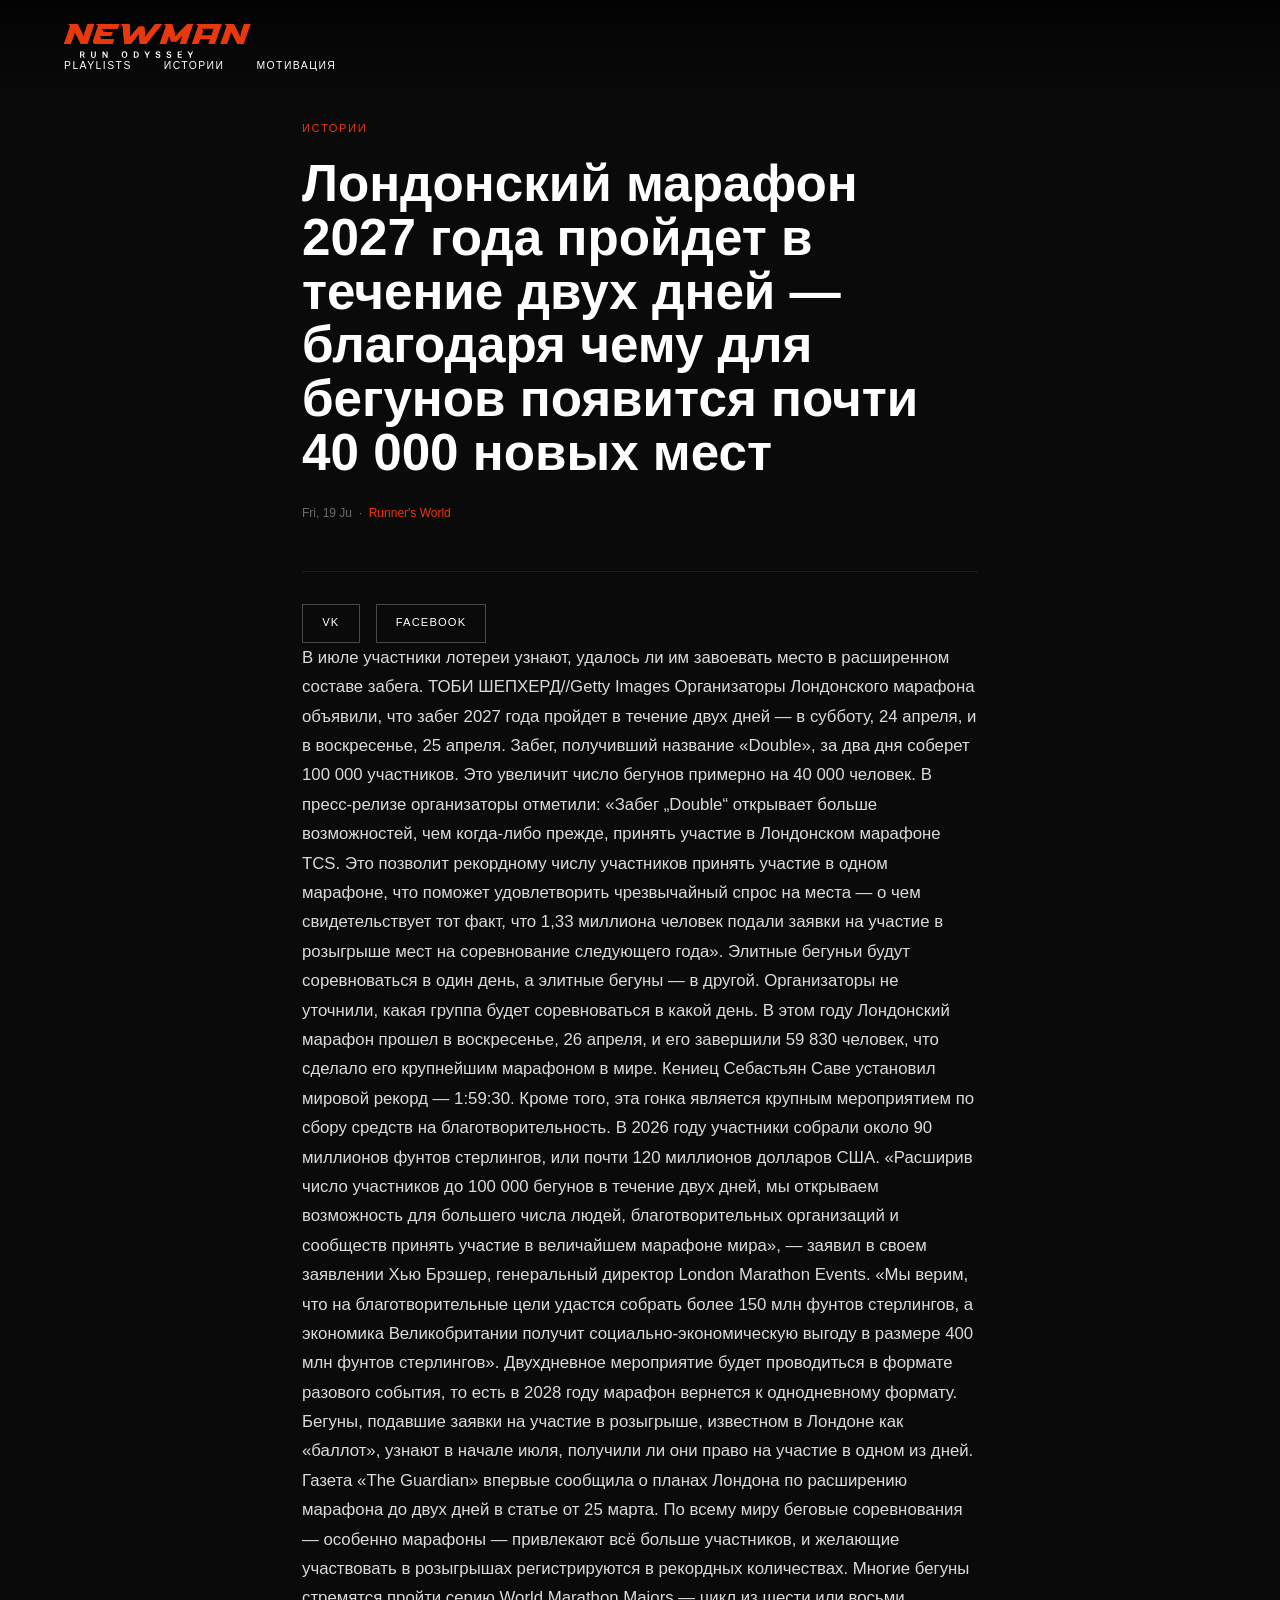
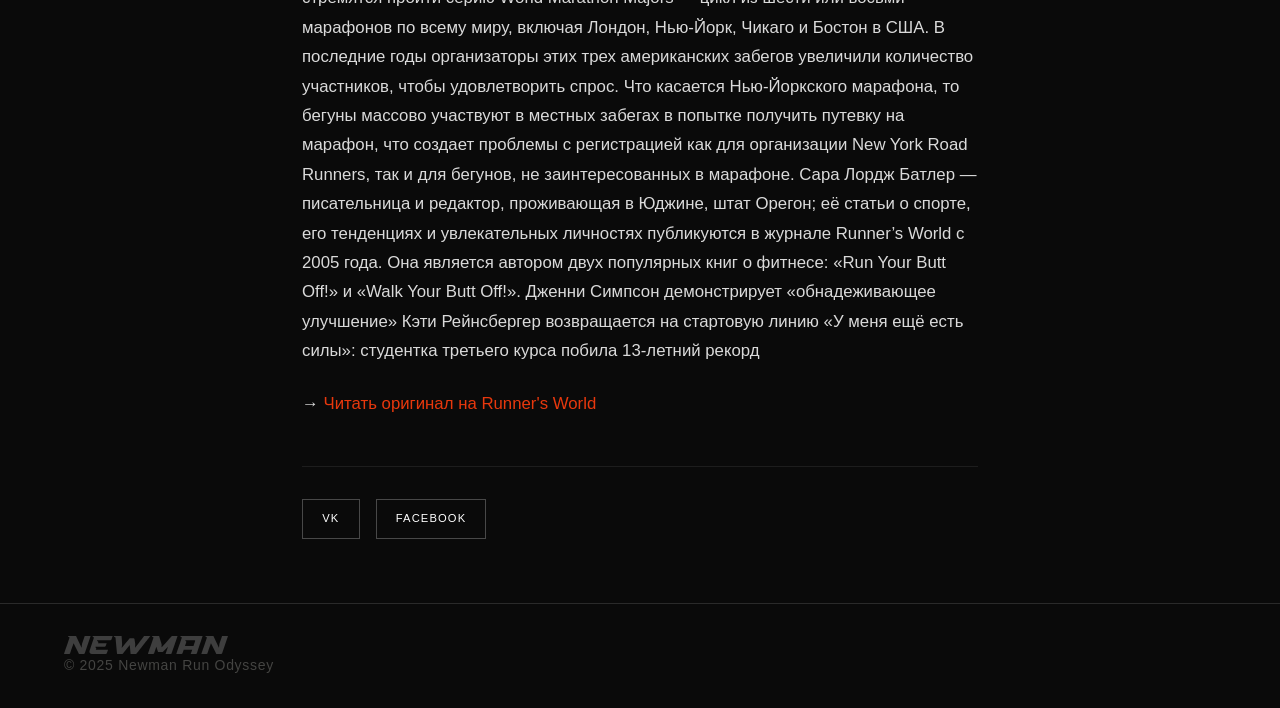
==== stories/лондонский-марафон-2027-года-пройдет-в-течение-двух-дней-бла.html @ ced07d44 "Новая статья: Лондонский марафон 2027 года пройдет в течение двух дней — б" ====
<!DOCTYPE html>
<html lang="ru">
<head>
  <meta charset="UTF-8">
  <meta name="viewport" content="width=device-width,initial-scale=1">
  <title>Лондонский марафон 2027 года пройдет в течение двух дней — благодаря чему для бегунов появится почти 40 000 новых мест — Newman Run Odyssey</title>
  <link rel="stylesheet" href="../style.css">
  <link rel="preconnect" href="https://api.fontshare.com">
  <link href="https://api.fontshare.com/v2/css?f[]=cabinet-grotesk@800,900&f[]=satoshi@400,500,700&display=swap" rel="stylesheet">
  <style>
    .article-page { max-width: 740px; margin: 0 auto; padding: 120px 2rem 4rem; }
    .article-page .rubric { font-family: var(--font-body); font-size: 0.7rem; letter-spacing: 0.14em; text-transform: uppercase; color: var(--color-accent); margin-bottom: 1.2rem; }
    .article-page h1 { font-family: var(--font-display); font-size: clamp(2rem,5vw,3.2rem); font-weight: 800; line-height: 1.05; color: #fff; margin-bottom: 1.5rem; }
    .article-page .meta { font-family: var(--font-body); font-size: 0.75rem; color: rgba(255,255,255,0.4); margin-bottom: 2.5rem; }
    .article-page .source-link { color: var(--color-accent); text-decoration: none; }
    .article-page .body { font-family: var(--font-body); font-size: 1.05rem; line-height: 1.75; color: rgba(255,255,255,0.85); }
    .article-page .body p { margin-bottom: 1.4em; }
    .share-row { display: flex; gap: 1rem; margin-top: 3rem; padding-top: 2rem; border-top: 1px solid rgba(255,255,255,0.08); }
    .share-btn { font-family: var(--font-body); font-size: 0.7rem; letter-spacing: 0.1em; text-transform: uppercase; padding: 0.6rem 1.2rem; border: 1px solid rgba(255,255,255,0.25); color: #fff; text-decoration: none; transition: border-color 0.2s, color 0.2s; }
    .share-btn:hover { border-color: var(--color-accent); color: var(--color-accent); }
  </style>
</head>
<body>
  <header class="site-header">
    <a href="../index.html" class="logo-link">
      <img src="../logo-header.svg" alt="Newman Run Odyssey" class="logo-svg-header">
    </a>
    <nav class="site-nav">
      <a href="../playlists/">PLAYLISTS</a>
      <a href="../stories/">ИСТОРИИ</a>
      <a href="../motivation/">МОТИВАЦИЯ</a>
    </nav>
  </header>

  <main class="article-page">
    <div class="rubric">ИСТОРИИ</div>
    <h1>Лондонский марафон 2027 года пройдет в течение двух дней — благодаря чему для бегунов появится почти 40 000 новых мест</h1>
    <div class="meta">Fri, 19 Ju &nbsp;·&nbsp; <a class="source-link" href="https://www.runnersworld.com/news/a71630943/2027-london-marathon-two-days/" target="_blank" rel="noopener">Runner's World</a></div>

    <div class="share-row">
      <a class="share-btn" href="https://vk.com/share.php?url=https://newman-run-odyssey.pplx.app/stories/лондонский-марафон-2027-года-пройдет-в-течение-двух-дней-бла.html" target="_blank">VK</a>
      <a class="share-btn" href="https://www.facebook.com/sharer/sharer.php?u=https://newman-run-odyssey.pplx.app/stories/лондонский-марафон-2027-года-пройдет-в-течение-двух-дней-бла.html" target="_blank">Facebook</a>
    </div>

    <div class="body">
      <p>В июле участники лотереи узнают, удалось ли им завоевать место в расширенном составе забега. ТОБИ ШЕПХЕРД//Getty Images Организаторы Лондонского марафона объявили, что забег 2027 года пройдет в течение двух дней — в субботу, 24 апреля, и в воскресенье, 25 апреля. Забег, получивший название «Double», за два дня соберет 100 000 участников. Это увеличит число бегунов примерно на 40 000 человек. В пресс-релизе организаторы отметили: «Забег „Double“ открывает больше возможностей, чем когда-либо прежде, принять участие в Лондонском марафоне TCS. Это позволит рекордному числу участников принять участие в одном марафоне, что поможет удовлетворить чрезвычайный спрос на места — о чем свидетельствует тот факт, что 1,33 миллиона человек подали заявки на участие в розыгрыше мест на соревнование следующего года». Элитные бегуньи будут соревноваться в один день, а элитные бегуны — в другой. Организаторы не уточнили, какая группа будет соревноваться в какой день. В этом году Лондонский марафон прошел в воскресенье, 26 апреля, и его завершили 59 830 человек, что сделало его крупнейшим марафоном в мире. Кениец Себастьян Саве установил мировой рекорд — 1:59:30. Кроме того, эта гонка является крупным мероприятием по сбору средств на благотворительность. В 2026 году участники собрали около 90 миллионов фунтов стерлингов, или почти 120 миллионов долларов США. «Расширив число участников до 100 000 бегунов в течение двух дней, мы открываем возможность для большего числа людей, благотворительных организаций и сообществ принять участие в величайшем марафоне мира», — заявил в своем заявлении Хью Брэшер, генеральный директор London Marathon Events. «Мы верим, что на благотворительные цели удастся собрать более 150 млн фунтов стерлингов, а экономика Великобритании получит социально-экономическую выгоду в размере 400 млн фунтов стерлингов». Двухдневное мероприятие будет проводиться в формате разового события, то есть в 2028 году марафон вернется к однодневному формату. Бегуны, подавшие заявки на участие в розыгрыше, известном в Лондоне как «баллот», узнают в начале июля, получили ли они право на участие в одном из дней. Газета «The Guardian» впервые сообщила о планах Лондона по расширению марафона до двух дней в статье от 25 марта. По всему миру беговые соревнования — особенно марафоны — привлекают всё больше участников, и желающие участвовать в розыгрышах регистрируются в рекордных количествах. Многие бегуны стремятся пройти серию World Marathon Majors — цикл из шести или восьми марафонов по всему миру, включая Лондон, Нью-Йорк, Чикаго и Бостон в США. В последние годы организаторы этих трех американских забегов увеличили количество участников, чтобы удовлетворить спрос. Что касается Нью-Йоркского марафона, то бегуны массово участвуют в местных забегах в попытке получить путевку на марафон, что создает проблемы с регистрацией как для организации New York Road Runners, так и для бегунов, не заинтересованных в марафоне. Сара Лордж Батлер — писательница и редактор, проживающая в Юджине, штат Орегон; её статьи о спорте, его тенденциях и увлекательных личностях публикуются в журнале Runner’s World с 2005 года. Она является автором двух популярных книг о фитнесе: «Run Your Butt Off!» и «Walk Your Butt Off!». Дженни Симпсон демонстрирует «обнадеживающее улучшение» Кэти Рейнсбергер возвращается на стартовую линию «У меня ещё есть силы»: студентка третьего курса побила 13-летний рекорд</p>
      <p>→ <a class="source-link" href="https://www.runnersworld.com/news/a71630943/2027-london-marathon-two-days/" target="_blank" rel="noopener">Читать оригинал на Runner's World</a></p>
    </div>

    <div class="share-row">
      <a class="share-btn" href="https://vk.com/share.php?url=https://newman-run-odyssey.pplx.app/stories/лондонский-марафон-2027-года-пройдет-в-течение-двух-дней-бла.html" target="_blank">VK</a>
      <a class="share-btn" href="https://www.facebook.com/sharer/sharer.php?u=https://newman-run-odyssey.pplx.app/stories/лондонский-марафон-2027-года-пройдет-в-течение-двух-дней-бла.html" target="_blank">Facebook</a>
    </div>
  </main>

  <footer class="site-footer">
    <img src="../logo-footer.svg" alt="Newman Run Odyssey" class="logo-svg-footer">
    <p class="footer-copy">© 2025 Newman Run Odyssey</p>
  </footer>
</body>
</html>
---- style.css ----
/* ═══════════════════════════════════════════════════
   NEWMAN RUN ODYSSEY — Style
   Base: dark editorial, B&W + orange-red accent
═══════════════════════════════════════════════════ */

:root {
  /* Type scale */
  --text-xs:   clamp(0.75rem,  0.7rem  + 0.25vw, 0.875rem);
  --text-sm:   clamp(0.875rem, 0.8rem  + 0.35vw, 1rem);
  --text-base: clamp(1rem,     0.95rem + 0.25vw, 1.125rem);
  --text-lg:   clamp(1.125rem, 1rem    + 0.75vw, 1.5rem);
  --text-xl:   clamp(1.5rem,   1.2rem  + 1.25vw, 2.25rem);
  --text-2xl:  clamp(2rem,     1.2rem  + 2.5vw,  3.5rem);
  --text-3xl:  clamp(2.5rem,   1rem    + 4vw,    5rem);
  --text-hero: clamp(3.5rem,   1rem    + 8vw,    9rem);

  /* Spacing */
  --sp-1:  0.25rem;
  --sp-2:  0.5rem;
  --sp-3:  0.75rem;
  --sp-4:  1rem;
  --sp-6:  1.5rem;
  --sp-8:  2rem;
  --sp-10: 2.5rem;
  --sp-12: 3rem;
  --sp-16: 4rem;
  --sp-20: 5rem;
  --sp-24: 6rem;

  /* Colors — dark editorial */
  --color-bg:          #0a0a0a;
  --color-surface:     #111111;
  --color-surface-2:   #181818;
  --color-border:      #222222;
  --color-divider:     #2a2a2a;

  --color-text:        #f0efed;
  --color-text-muted:  #888884;
  --color-text-faint:  #444442;

  --color-accent:      #e8380d;     /* red-orange */
  --color-accent-alt:  #ff5c2b;     /* lighter orange accent */

  --color-white:       #ffffff;
  --color-black:       #0a0a0a;

  /* Fonts */
  --font-display: 'Cabinet Grotesk', 'Helvetica Neue', sans-serif;
  --font-body:    'Satoshi', 'Helvetica Neue', sans-serif;

  /* Radius */
  --radius-sm: 0.25rem;
  --radius-md: 0.5rem;

  /* Transition */
  --tr: 200ms cubic-bezier(0.16, 1, 0.3, 1);

  /* Content widths */
  --content: 1280px;
  --gutter:  clamp(var(--sp-6), 5vw, var(--sp-16));
}

/* ── Reset ── */
*, *::before, *::after { box-sizing: border-box; margin: 0; padding: 0; }
html { scroll-behavior: smooth; -webkit-font-smoothing: antialiased; }
body {
  font-family: var(--font-body);
  font-size: var(--text-base);
  color: var(--color-text);
  background: var(--color-bg);
  line-height: 1.6;
  overflow-x: hidden;
}
img, picture, video { display: block; max-width: 100%; height: auto; }
a { color: inherit; text-decoration: none; }
h1,h2,h3,h4 { font-family: var(--font-display); font-weight: 900; line-height: 1.0; text-wrap: balance; }
p { text-wrap: pretty; }
button { cursor: pointer; border: none; background: none; font: inherit; color: inherit; }
::selection { background: var(--color-accent); color: var(--color-white); }
:focus-visible { outline: 2px solid var(--color-accent); outline-offset: 3px; }

/* ════════════════════════════════════════════
   HEADER
════════════════════════════════════════════ */
#playlists, #articles, #motivation {
  scroll-margin-top: 80px;
}

.site-header {
  position: fixed;
  top: 0; left: 0; right: 0;
  z-index: 100;
  padding: var(--sp-6) var(--gutter);
  background: linear-gradient(to bottom, rgba(0,0,0,0.65) 0%, rgba(0,0,0,0) 100%);
}
.header-inner {
  display: flex;
  align-items: center;
  justify-content: space-between;
  max-width: var(--content);
  margin: 0 auto;
}
.logo {
  display: flex;
  align-items: center;
  text-decoration: none;
  transition: opacity var(--tr);
}
.logo:hover { opacity: 0.75; }

.logo-svg-header {
  height: 34px;
  width: auto;
  display: block;
}

.logo-svg-footer {
  height: 18px;
  width: auto;
  display: block;
  opacity: 0.5;
}
.footer-logo:hover .logo-svg-footer { opacity: 0.8; }

.logo-lockup {
  display: flex;
  flex-direction: column;
  align-items: flex-start;
  gap: 0;
  line-height: 1;
}
.logo-wordmark {
  font-family: var(--font-display);
  font-weight: 900;
  font-size: 1.55rem;
  letter-spacing: -0.04em;
  text-transform: uppercase;
  font-style: italic;
  line-height: 0.9;
  color: var(--color-white);
}
.logo-new { color: var(--color-accent); }

.logo-sub {
  display: flex;
  align-items: center;
  gap: 6px;
  margin-top: 3px;
}
.logo-run {
  font-family: var(--font-display);
  font-weight: 900;
  font-size: 0.5rem;
  letter-spacing: 0.32em;
  text-transform: uppercase;
  color: var(--color-accent);
}
.logo-sep {
  width: 14px;
  height: 1px;
  background: #333;
}
.logo-odyssey {
  font-family: var(--font-display);
  font-weight: 900;
  font-size: 0.5rem;
  letter-spacing: 0.32em;
  text-transform: uppercase;
  color: var(--color-white);
}
.site-nav {
  display: flex;
  gap: var(--sp-8);
}
.site-nav a {
  font-family: var(--font-body);
  font-size: 0.65rem;
  font-weight: 500;
  color: var(--color-white);
  letter-spacing: 0.14em;
  text-transform: uppercase;
  transition: color var(--tr);
}
.site-nav a:hover,
.site-nav a.active { color: var(--color-accent); }

/* ════════════════════════════════════════════
   HERO
════════════════════════════════════════════ */
.hero {
  position: relative;
  width: 100%;
  min-height: 100svh;
  display: flex;
  align-items: flex-end;
  overflow: hidden;
}
.hero-image-wrap {
  position: absolute;
  inset: 0;
}
.hero-image {
  width: 100%;
  height: 100%;
  object-fit: cover;
  object-position: center 30%;
  filter: grayscale(100%) contrast(1.1);
}
.hero-overlay {
  position: absolute;
  inset: 0;
  background: linear-gradient(
    to bottom,
    rgba(0,0,0,0.25) 0%,
    rgba(0,0,0,0.05) 25%,
    rgba(0,0,0,0.45) 60%,
    rgba(0,0,0,0.92) 100%
  );
}

.hero-content {
  position: relative;
  z-index: 2;
  padding: clamp(var(--sp-24), 18vh, 11rem) var(--gutter) var(--sp-16);
  max-width: var(--content);
  margin: 0 auto;
  width: 100%;
}
.hero-kicker {
  font-family: var(--font-body);
  font-size: var(--text-xs);
  font-weight: 500;
  letter-spacing: 0.15em;
  text-transform: uppercase;
  color: var(--color-accent);
  margin-bottom: var(--sp-6);
}
.hero-title {
  font-size: var(--text-hero);
  font-weight: 800;
  line-height: 0.9;
  letter-spacing: -0.03em;
  text-transform: uppercase;
  color: var(--color-accent);
  margin-bottom: var(--sp-8);
  max-width: 10ch;
}
.hero-title-sub {
  display: block;
  font-size: clamp(1.6rem, 3vw, 3.5rem);
  letter-spacing: 0.08em;
  opacity: 0.75;
}
.hero-body {
  max-width: 44ch;
  margin-bottom: var(--sp-8);
}
.hero-body p {
  font-size: var(--text-base);
  color: rgba(255,255,255,0.72);
  line-height: 1.65;
  margin-bottom: var(--sp-3);
}
.hero-cta {
  display: inline-block;
  font-family: var(--font-body);
  font-size: var(--text-sm);
  font-weight: 700;
  letter-spacing: 0.1em;
  text-transform: uppercase;
  color: var(--color-white);
  border-bottom: 2px solid var(--color-accent);
  padding-bottom: 2px;
  transition: color var(--tr), border-color var(--tr);
}
.hero-cta:hover { color: var(--color-accent); }

.hero-issue-label {
  position: absolute;
  bottom: var(--sp-8);
  right: var(--gutter);
  z-index: 2;
  display: flex;
  align-items: center;
  gap: var(--sp-3);
  font-family: var(--font-body);
  font-size: var(--text-xs);
  letter-spacing: 0.12em;
  text-transform: uppercase;
  color: rgba(255,255,255,0.4);
}
.divider-dot { color: var(--color-accent); }

/* ════════════════════════════════════════════
   TICKER
════════════════════════════════════════════ */
.ticker {
  background: var(--color-accent);
  overflow: hidden;
  padding: var(--sp-3) 0;
  white-space: nowrap;
}
.ticker-track {
  display: inline-block;
  animation: ticker-scroll 22s linear infinite;
  will-change: transform;
}
.ticker-track span {
  display: inline-block;
  font-family: var(--font-display);
  font-size: var(--text-sm);
  font-weight: 900;
  letter-spacing: 0.1em;
  text-transform: uppercase;
  color: var(--color-white);
  padding: 0 var(--sp-6);
}
.ticker-dot {
  color: rgba(255,255,255,0.55);
  font-size: 0.6em;
  vertical-align: middle;
}
@keyframes ticker-scroll {
  from { transform: translateX(0); }
  to   { transform: translateX(-50%); }
}

/* ════════════════════════════════════════════
   SECTION SHARED
════════════════════════════════════════════ */
.section-label {
  display: block;
  font-family: var(--font-display);
  font-weight: 800;
  font-size: clamp(3.5rem, 7vw, 7rem);
  letter-spacing: -0.04em;
  text-transform: uppercase;
  color: var(--color-accent);
  line-height: 0.9;
  margin-bottom: var(--sp-8);
}

/* ════════════════════════════════════════════
   PLAYLISTS
════════════════════════════════════════════ */
.playlists {
  padding: clamp(var(--sp-16), 8vw, var(--sp-24)) var(--gutter);
  background: var(--color-surface);
}
.section-header {
  max-width: var(--content);
  margin: 0 auto var(--sp-10);
}
.section-title {
  font-size: var(--text-2xl);
  letter-spacing: -0.03em;
  text-transform: uppercase;
  color: var(--color-white);
  line-height: 0.92;
}

.playlists-grid {
  display: grid;
  grid-template-columns: repeat(4, 1fr);
  gap: 1px;
  max-width: var(--content);
  margin: 0 auto;
  background: var(--color-divider);
  border: 1px solid var(--color-divider);
}

.playlist-card {
  display: flex;
  flex-direction: column;
  justify-content: space-between;
  padding: var(--sp-8) var(--sp-8) var(--sp-6);
  min-height: clamp(280px, 35vw, 460px);
  background: var(--color-bg);
  text-decoration: none;
  transition: background var(--tr);
  position: relative;
  overflow: hidden;
}
.playlist-card::after {
  content: '';
  position: absolute;
  top: 0; left: 0;
  width: 3px;
  height: 0;
  background: var(--color-accent);
  transition: height 0.35s cubic-bezier(0.16, 1, 0.3, 1);
  z-index: 3;
}
.playlist-card:hover::after { height: 100%; }
.playlist-card:hover { background: var(--color-surface-2); }

/* Hover image reveal */
.card-hover-img {
  position: absolute;
  inset: 0;
  background-size: cover;
  background-position: center;
  opacity: 0;
  transition: opacity 0.45s cubic-bezier(0.16, 1, 0.3, 1),
              transform 0.55s cubic-bezier(0.16, 1, 0.3, 1);
  transform: scale(1.06);
  z-index: 0;
  filter: grayscale(100%);
}
.card-hover-img::after {
  content: '';
  position: absolute;
  inset: 0;
  background: linear-gradient(
    to top,
    rgba(10,10,10,0.90) 0%,
    rgba(10,10,10,0.55) 50%,
    rgba(10,10,10,0.30) 100%
  );
}
.playlist-card:hover .card-hover-img {
  opacity: 1;
  transform: scale(1);
}
.card-body,
.card-footer {
  position: relative;
  z-index: 2;
}

.card-day {
  font-family: var(--font-body);
  font-size: var(--text-xs);
  font-weight: 700;
  letter-spacing: 0.18em;
  text-transform: uppercase;
  color: var(--color-text-muted);
}

.card-bpm {
  font-family: var(--font-body);
  font-size: var(--text-xs);
  font-weight: 500;
  letter-spacing: 0.12em;
  color: var(--color-accent) !important;
  text-transform: uppercase;
  margin-bottom: var(--sp-2);
}
.card-name {
  font-size: clamp(2rem, 3vw, 3.2rem);
  font-weight: 900;
  letter-spacing: -0.03em;
  text-transform: uppercase;
  color: var(--color-white);
  line-height: 0.88;
  margin-bottom: var(--sp-4);
  word-break: break-word;
  transition: color 0.3s ease;
}
.playlist-card:hover .card-name { color: var(--color-accent); }
.card-genres {
  font-size: var(--text-xs);
  color: var(--color-text-muted);
  line-height: 1.65;
  max-width: 24ch;
  margin-top: var(--sp-3);
}

.card-footer {
  display: flex;
  align-items: center;
  justify-content: space-between;
  margin-top: var(--sp-4);
  padding-top: var(--sp-4);
  border-top: 1px solid var(--color-divider);
}
.card-badge {
  font-family: var(--font-body);
  font-size: var(--text-xs);
  letter-spacing: 0.1em;
  text-transform: uppercase;
  color: var(--color-text-faint);
}
.card-arrow {
  font-size: var(--text-lg);
  color: var(--color-accent);
  transition: transform var(--tr);
}
.playlist-card:hover .card-arrow { transform: translateX(4px); }

/* Card accent variants */
.card-intervals .card-name { color: var(--color-white); }
.card-intervals:hover .card-name { color: var(--color-accent); }

.playlists-note {
  max-width: var(--content);
  margin: var(--sp-8) auto 0;
  padding-top: var(--sp-8);
  border-top: 1px solid var(--color-divider);
}
.playlists-note p {
  font-size: var(--text-sm);
  color: var(--color-text-muted);
  max-width: 64ch;
  line-height: 1.7;
}
.playlists-note strong { color: var(--color-text); font-weight: 700; }

/* ════════════════════════════════════════════
   ARTICLES
════════════════════════════════════════════ */
.articles {
  padding: clamp(var(--sp-16), 8vw, var(--sp-24)) var(--gutter);
  background: var(--color-bg);
}
.articles-header {
  max-width: var(--content);
  margin: 0 auto var(--sp-8);
}

/* ---- STORIES ---- */

/* FEATURED ROW */
.article-hero-row {
  display: grid;
  grid-template-columns: 1fr 1.6fr;
  gap: clamp(var(--sp-8), 4vw, var(--sp-14));
  max-width: var(--content);
  margin: 0 auto var(--sp-10);
  align-items: start;
}

.article-hero-text {
  display: flex;
  flex-direction: column;
  gap: var(--sp-4);
  padding-top: var(--sp-2);
}

.article-hero-title {
  display: flex;
  align-items: flex-start;
  gap: 0.55em;
  font-family: var(--font-display);
  font-size: clamp(1.6rem, 3vw, 2.8rem);
  font-weight: 900;
  letter-spacing: -0.03em;
  text-transform: uppercase;
  color: var(--color-white);
  line-height: 1.0;
  transition: color var(--tr);
}
.article-hero-row:hover .article-hero-title { color: var(--color-accent); }

.article-hero-excerpt {
  font-size: var(--text-sm);
  color: var(--color-text-muted);
  line-height: 1.7;
  text-transform: uppercase;
  letter-spacing: 0.04em;
  font-size: 0.7rem;
  max-width: 38ch;
}

.article-hero-cta {
  display: inline-block;
  font-family: var(--font-body);
  font-size: 0.65rem;
  font-weight: 700;
  letter-spacing: 0.16em;
  text-transform: uppercase;
  color: var(--color-white);
  border: 1px solid rgba(255,255,255,0.25);
  padding: 8px 18px;
  text-decoration: none;
  transition: border-color var(--tr), color var(--tr);
  align-self: flex-start;
  margin-top: var(--sp-2);
}
.article-hero-cta:hover {
  border-color: var(--color-accent);
  color: var(--color-accent);
}

.article-hero-image {
  overflow: hidden;
  aspect-ratio: 3/2;
}
.article-hero-image img {
  width: 100%;
  height: 100%;
  object-fit: cover;
  filter: grayscale(100%) contrast(1.1);
  transition: transform 0.55s cubic-bezier(0.16,1,0.3,1);
}
.article-hero-row:hover .article-hero-image img {
  transform: scale(1.03);
}

/* DIVIDER */
.articles-divider {
  max-width: var(--content);
  margin: 0 auto var(--sp-10);
  height: 1px;
  background: var(--color-divider);
}

/* SECTION ROW: лейбл + сетка */
/* КАРТОЧКИ 3-колонки — на ширину featured */
.articles-grid {
  display: grid;
  grid-template-columns: repeat(3, 1fr);
  gap: var(--sp-6) var(--sp-6);
  max-width: var(--content);
  margin: 0 auto;
}

.article-card { background: transparent; }

.article-link {
  display: block;
  text-decoration: none;
  color: inherit;
}

.article-image-wrap {
  overflow: hidden;
  aspect-ratio: 3/2;
  margin-bottom: var(--sp-4);
  background: var(--color-surface);
}

.article-image-wrap img {
  width: 100%;
  height: 100%;
  object-fit: cover;
  filter: grayscale(100%) contrast(1.1);
  transition: transform 0.5s cubic-bezier(0.16, 1, 0.3, 1);
}
.article-card:hover .article-image-wrap img { transform: scale(1.05); }

.article-content {
  display: flex;
  flex-direction: column;
  gap: var(--sp-3);
  padding: 0;
}

.article-date {
  font-family: var(--font-body);
  font-size: 0.65rem;
  font-weight: 500;
  letter-spacing: 0.1em;
  text-transform: uppercase;
  color: var(--color-text-faint);
  transition: color var(--tr);
}
.article-card:hover .article-date,
.article-hero-row:hover .article-date { color: var(--color-accent); }

.article-title {
  display: flex;
  align-items: flex-start;
  gap: 0.55em;
  font-family: var(--font-display);
  font-size: clamp(0.95rem, 1.4vw, 1.2rem);
  font-weight: 900;
  letter-spacing: -0.01em;
  color: var(--color-white);
  line-height: 1.1;
  text-transform: uppercase;
  transition: color var(--tr);
}
.article-card:hover .article-title { color: var(--color-accent); }

.article-arrow {
  display: inline-block;
  flex-shrink: 0;
  margin-top: 0.12em;
  transition: transform 0.2s ease;
}
.article-card:hover .article-arrow,
.article-hero-row:hover .article-arrow { transform: translateX(5px); }

.article-rubric {
  font-family: var(--font-body);
  font-size: 0.58rem;
  font-weight: 700;
  letter-spacing: 0.18em;
  text-transform: uppercase;
  color: var(--color-text-faint);
  margin-top: var(--sp-1);
}

/* LOAD MORE */
.articles-load-more {
  max-width: var(--content);
  margin: clamp(var(--sp-10), 5vw, var(--sp-16)) auto 0;
  display: flex;
  justify-content: center;
}

.load-more-btn {
  font-family: var(--font-body);
  font-size: 0.65rem;
  font-weight: 700;
  letter-spacing: 0.2em;
  text-transform: uppercase;
  color: var(--color-white);
  background: transparent;
  border: 1px solid rgba(255,255,255,0.3);
  padding: 14px 40px;
  cursor: pointer;
  transition: border-color var(--tr), color var(--tr);
}
.load-more-btn:hover {
  border-color: var(--color-accent);
  color: var(--color-accent);
}

/* ════════════════════════════════════════════
   PHOTO BAND
════════════════════════════════════════════ */
.photo-band {
  display: grid;
  grid-template-columns: 1fr 1fr;
  min-height: clamp(300px, 40vw, 520px);
}
.photo-band-image {
  overflow: hidden;
  position: relative;
}
.photo-band-image img {
  width: 100%;
  height: 100%;
  object-fit: cover;
  filter: grayscale(100%) contrast(1.15);
}
.photo-band-text {
  background: var(--color-accent);
  display: flex;
  flex-direction: column;
  justify-content: center;
  padding: var(--sp-12) var(--gutter);
}
.photo-band-label {
  display: block;
  font-family: var(--font-body);
  font-size: var(--text-xs);
  font-weight: 700;
  letter-spacing: 0.2em;
  text-transform: uppercase;
  color: rgba(255,255,255,0.65);
  margin-bottom: var(--sp-6);
}
.photo-band-quote {
  font-family: var(--font-display);
  font-size: clamp(1.5rem, 2.5vw, 2.5rem);
  font-weight: 900;
  line-height: 1.15;
  color: var(--color-white);
  letter-spacing: -0.02em;
  max-width: 26ch;
  margin-bottom: var(--sp-6);
}
.photo-band-author {
  font-family: var(--font-body);
  font-size: var(--text-sm);
  font-weight: 500;
  letter-spacing: 0.08em;
  color: rgba(255,255,255,0.55);
  text-transform: uppercase;
}

/* ════════════════════════════════════════════
   ABOUT
════════════════════════════════════════════ */
.about {
  padding: clamp(var(--sp-16), 8vw, var(--sp-24)) var(--gutter);
  background: var(--color-surface);
  border-top: 1px solid var(--color-divider);
}
.about-inner {
  display: grid;
  grid-template-columns: 200px 1fr;
  gap: var(--sp-12);
  max-width: var(--content);
  margin: 0 auto;
  align-items: start;
}
.about-label-col {
  display: flex;
  flex-direction: column;
  gap: var(--sp-6);
  padding-top: var(--sp-2);
}
.about-accent-block {
  width: 48px;
  height: 4px;
  background: var(--color-accent);
}
.about-title {
  font-size: var(--text-2xl);
  font-weight: 900;
  letter-spacing: -0.03em;
  color: var(--color-white);
  line-height: 1.05;
  margin-bottom: var(--sp-8);
}
.about-body {
  display: flex;
  flex-direction: column;
  gap: var(--sp-4);
  margin-bottom: var(--sp-10);
}
.about-body p {
  font-size: var(--text-base);
  color: var(--color-text-muted);
  line-height: 1.72;
  max-width: 58ch;
}
.about-stats {
  display: flex;
  gap: var(--sp-10);
}
.stat {
  display: flex;
  flex-direction: column;
  gap: var(--sp-1);
}
.stat-num {
  font-family: var(--font-display);
  font-size: var(--text-3xl);
  font-weight: 900;
  letter-spacing: -0.04em;
  color: var(--color-accent);
  line-height: 1;
}
.stat-label {
  font-size: var(--text-xs);
  letter-spacing: 0.1em;
  text-transform: uppercase;
  color: var(--color-text-faint);
}

/* ════════════════════════════════════════════
   FOOTER
════════════════════════════════════════════ */
.site-footer {
  background: var(--color-black);
  border-top: 1px solid var(--color-divider);
  padding: var(--sp-8) var(--gutter);
}
.footer-inner {
  max-width: var(--content);
  margin: 0 auto;
  display: flex;
  align-items: center;
  justify-content: space-between;
  flex-wrap: wrap;
  gap: var(--sp-4);
}
.footer-logo {
  display: flex;
  align-items: center;
  gap: var(--sp-3);
  font-family: var(--font-display);
  font-size: var(--text-sm);
  font-weight: 900;
  letter-spacing: 0.05em;
  text-transform: uppercase;
  color: var(--color-white);
}
.footer-links {
  display: flex;
  gap: var(--sp-6);
}
.footer-soon {
  font-size: var(--text-xs);
  letter-spacing: 0.08em;
  text-transform: uppercase;
  color: var(--color-text-faint);
}
.footer-soon em {
  font-style: normal;
  color: var(--color-text-faint);
  opacity: 0.6;
}
.footer-copy {
  font-size: var(--text-xs);
  color: var(--color-text-faint);
  letter-spacing: 0.05em;
}

/* ════════════════════════════════════════════
   RESPONSIVE
════════════════════════════════════════════ */
@media (max-width: 1100px) {
  .playlists-grid { grid-template-columns: repeat(2, 1fr); }
  
  
}

@media (max-width: 768px) {
  .hero-title { max-width: none; }

  .playlists-grid { grid-template-columns: 1fr 1fr; }
  .playlist-card  { min-height: 220px; padding: var(--sp-4); }
  .card-name      { font-size: clamp(1.8rem, 6vw, 2.8rem); }

  
  

  .photo-band { grid-template-columns: 1fr; }
  .photo-band-image { aspect-ratio: 16/7; }

  .about-inner { grid-template-columns: 1fr; gap: var(--sp-6); }
  .about-label-col { flex-direction: row; align-items: center; gap: var(--sp-4); }
  .about-stats { gap: var(--sp-6); flex-wrap: wrap; }

  .footer-inner { flex-direction: column; align-items: flex-start; gap: var(--sp-3); }

  .site-nav { gap: var(--sp-4); }
}

@media (max-width: 480px) {
  .playlists-grid { grid-template-columns: 1fr; }
  .about-stats { gap: var(--sp-6); }
}
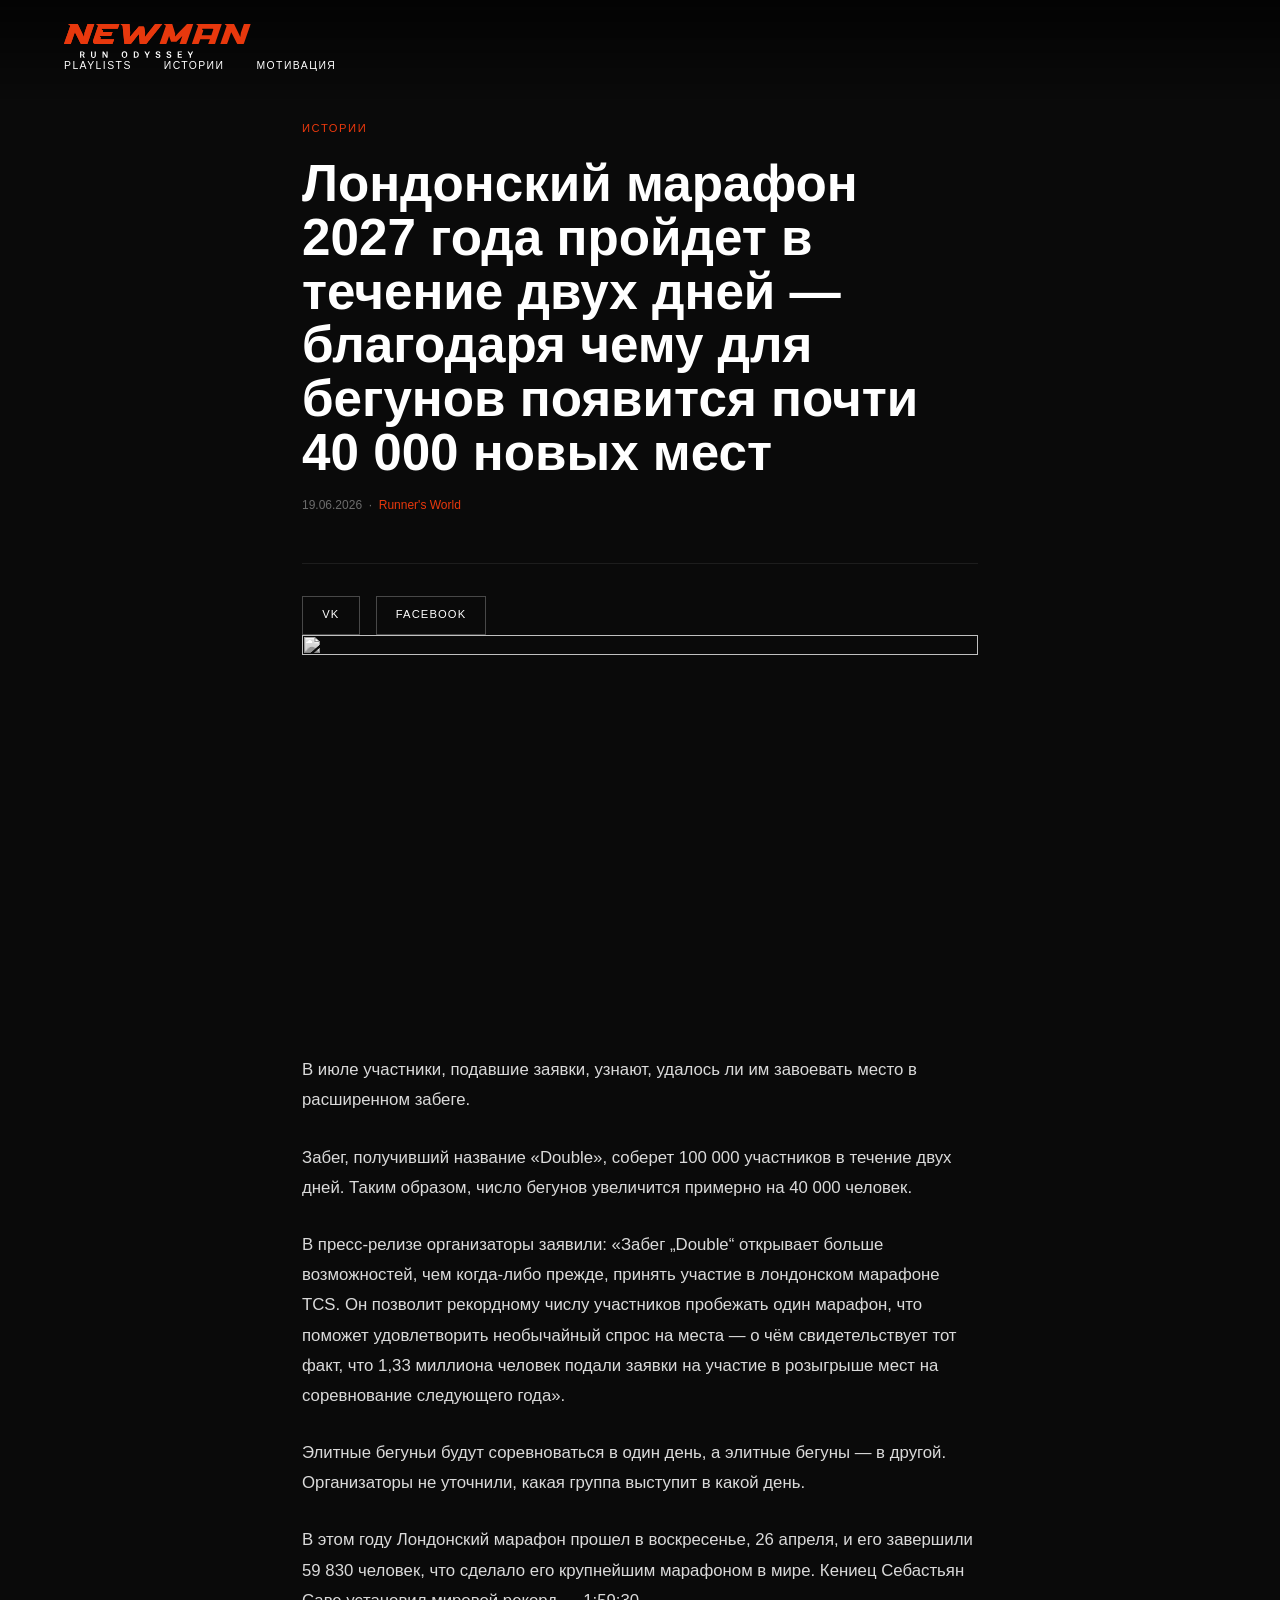
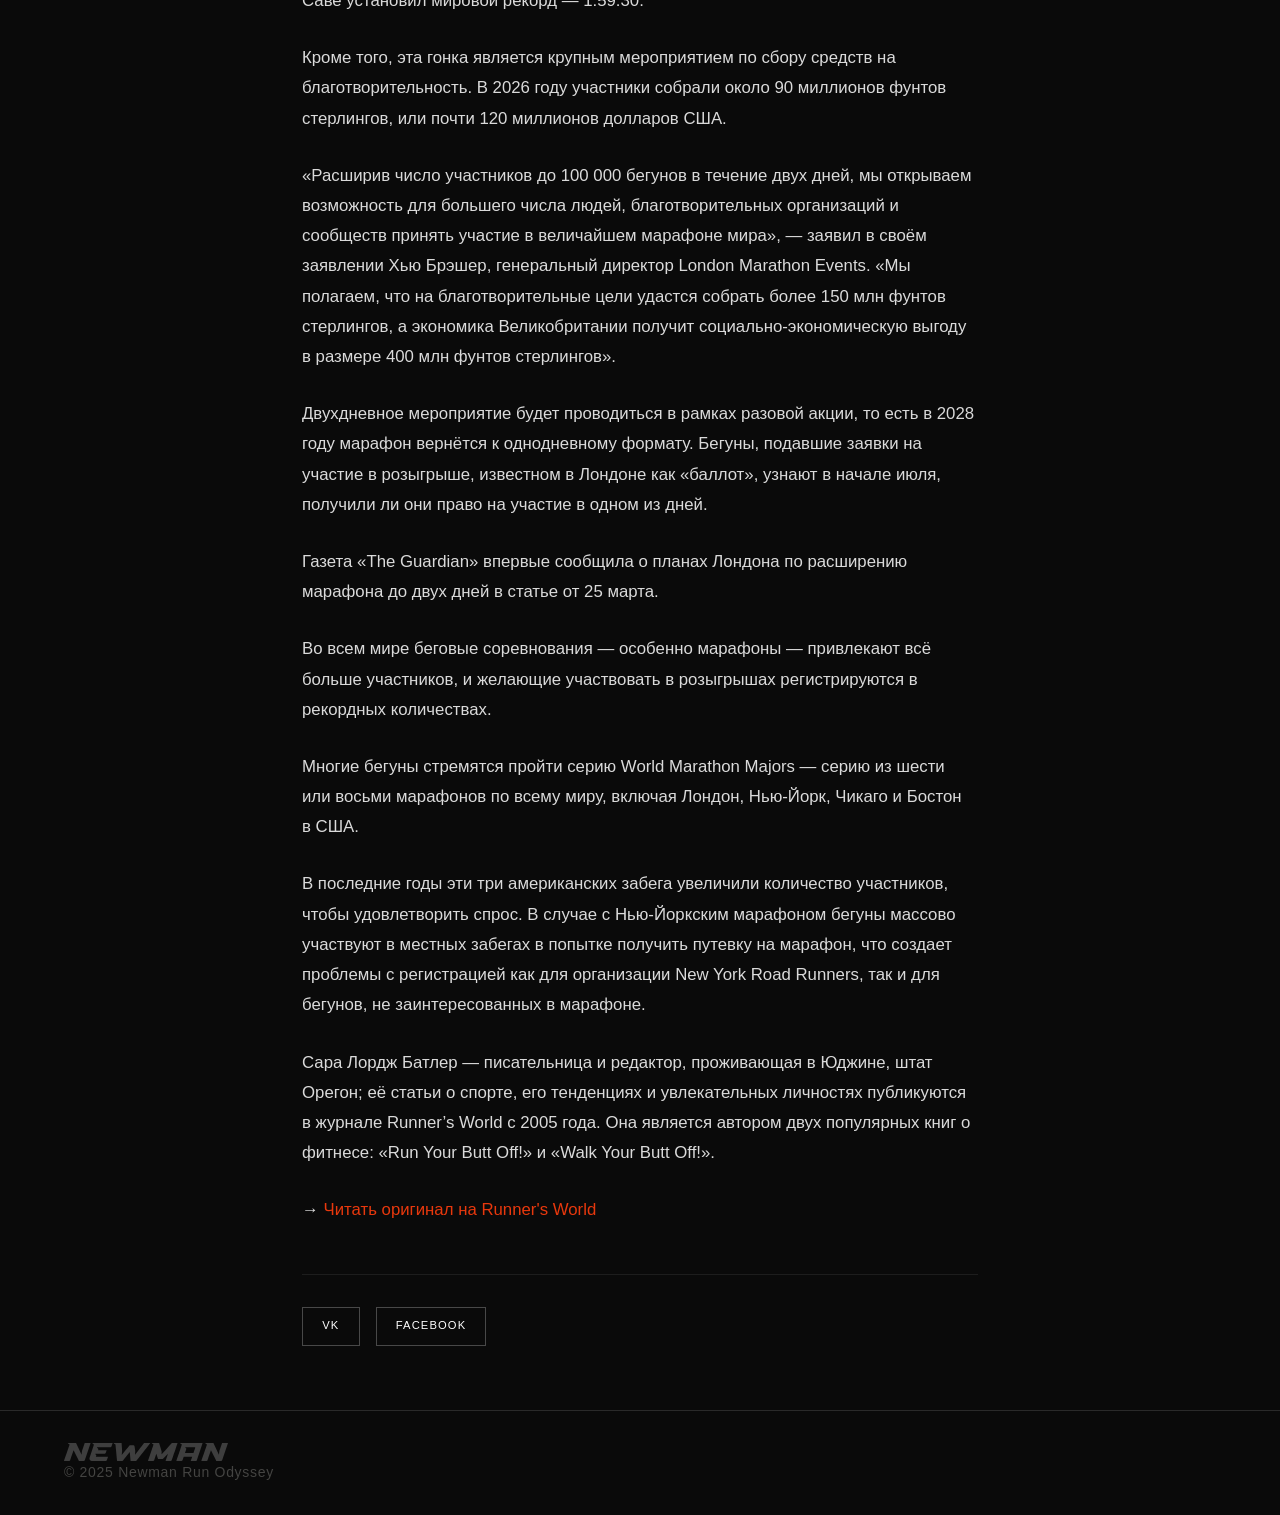
==== commit c66d5a98: "Новая статья: Лондонский марафон 2027 года пройдет в течение двух дней — б" ====
--- a/stories/лондонский-марафон-2027-года-пройдет-в-течение-двух-дней-бла.html
+++ b/stories/лондонский-марафон-2027-года-пройдет-в-течение-двух-дней-бла.html
@@ -10,11 +10,13 @@
   <style>
     .article-page { max-width: 740px; margin: 0 auto; padding: 120px 2rem 4rem; }
     .article-page .rubric { font-family: var(--font-body); font-size: 0.7rem; letter-spacing: 0.14em; text-transform: uppercase; color: var(--color-accent); margin-bottom: 1.2rem; }
-    .article-page h1 { font-family: var(--font-display); font-size: clamp(2rem,5vw,3.2rem); font-weight: 800; line-height: 1.05; color: #fff; margin-bottom: 1.5rem; }
-    .article-page .meta { font-family: var(--font-body); font-size: 0.75rem; color: rgba(255,255,255,0.4); margin-bottom: 2.5rem; }
+    .article-page h1 { font-family: var(--font-display); font-size: clamp(2rem,5vw,3.2rem); font-weight: 800; line-height: 1.05; color: #fff; margin-bottom: 1rem; }
+    .article-page .meta { font-family: var(--font-body); font-size: 0.75rem; color: rgba(255,255,255,0.4); margin-bottom: 2rem; }
+    .article-hero-img { width: 100%; aspect-ratio: 16/9; object-fit: cover; filter: grayscale(100%); margin-bottom: 2.5rem; display: block; }
     .article-page .source-link { color: var(--color-accent); text-decoration: none; }
-    .article-page .body { font-family: var(--font-body); font-size: 1.05rem; line-height: 1.75; color: rgba(255,255,255,0.85); }
-    .article-page .body p { margin-bottom: 1.4em; }
+    .article-page .body { font-family: var(--font-body); font-size: 1.05rem; line-height: 1.8; color: rgba(255,255,255,0.85); }
+    .article-page .body p { margin-bottom: 1.6em; }
+    .article-page .body p:last-child { margin-bottom: 0; }
     .share-row { display: flex; gap: 1rem; margin-top: 3rem; padding-top: 2rem; border-top: 1px solid rgba(255,255,255,0.08); }
     .share-btn { font-family: var(--font-body); font-size: 0.7rem; letter-spacing: 0.1em; text-transform: uppercase; padding: 0.6rem 1.2rem; border: 1px solid rgba(255,255,255,0.25); color: #fff; text-decoration: none; transition: border-color 0.2s, color 0.2s; }
     .share-btn:hover { border-color: var(--color-accent); color: var(--color-accent); }
@@ -35,21 +37,23 @@
   <main class="article-page">
     <div class="rubric">ИСТОРИИ</div>
     <h1>Лондонский марафон 2027 года пройдет в течение двух дней — благодаря чему для бегунов появится почти 40 000 новых мест</h1>
-    <div class="meta">Fri, 19 Ju &nbsp;·&nbsp; <a class="source-link" href="https://www.runnersworld.com/news/a71630943/2027-london-marathon-two-days/" target="_blank" rel="noopener">Runner's World</a></div>
+    <div class="meta">19.06.2026 &nbsp;·&nbsp; <a class="source-link" href="https://www.runnersworld.com/news/a71630943/2027-london-marathon-two-days/" target="_blank" rel="noopener">Runner's World</a></div>
 
     <div class="share-row">
-      <a class="share-btn" href="https://vk.com/share.php?url=https://newman-run-odyssey.pplx.app/stories/лондонский-марафон-2027-года-пройдет-в-течение-двух-дней-бла.html" target="_blank">VK</a>
-      <a class="share-btn" href="https://www.facebook.com/sharer/sharer.php?u=https://newman-run-odyssey.pplx.app/stories/лондонский-марафон-2027-года-пройдет-в-течение-двух-дней-бла.html" target="_blank">Facebook</a>
+      <a class="share-btn" href="https://vk.com/share.php?url=https://legenev.github.io/newman-run-odyssey/stories/лондонский-марафон-2027-года-пройдет-в-течение-двух-дней-бла.html" target="_blank">VK</a>
+      <a class="share-btn" href="https://www.facebook.com/sharer/sharer.php?u=https://legenev.github.io/newman-run-odyssey/stories/лондонский-марафон-2027-года-пройдет-в-течение-двух-дней-бла.html" target="_blank">Facebook</a>
     </div>
 
+    <img class="article-hero-img" src="https://hips.hearstapps.com/hmg-prod/images/17d96980-c29f-42f8-8d28-551e9d7e4f0e.jpeg?crop=1xw:0.749633967789xh;center,top&amp;resize=1200:*" alt="">
+
     <div class="body">
-      <p>В июле участники лотереи узнают, удалось ли им завоевать место в расширенном составе забега. ТОБИ ШЕПХЕРД//Getty Images Организаторы Лондонского марафона объявили, что забег 2027 года пройдет в течение двух дней — в субботу, 24 апреля, и в воскресенье, 25 апреля. Забег, получивший название «Double», за два дня соберет 100 000 участников. Это увеличит число бегунов примерно на 40 000 человек. В пресс-релизе организаторы отметили: «Забег „Double“ открывает больше возможностей, чем когда-либо прежде, принять участие в Лондонском марафоне TCS. Это позволит рекордному числу участников принять участие в одном марафоне, что поможет удовлетворить чрезвычайный спрос на места — о чем свидетельствует тот факт, что 1,33 миллиона человек подали заявки на участие в розыгрыше мест на соревнование следующего года». Элитные бегуньи будут соревноваться в один день, а элитные бегуны — в другой. Организаторы не уточнили, какая группа будет соревноваться в какой день. В этом году Лондонский марафон прошел в воскресенье, 26 апреля, и его завершили 59 830 человек, что сделало его крупнейшим марафоном в мире. Кениец Себастьян Саве установил мировой рекорд — 1:59:30. Кроме того, эта гонка является крупным мероприятием по сбору средств на благотворительность. В 2026 году участники собрали около 90 миллионов фунтов стерлингов, или почти 120 миллионов долларов США. «Расширив число участников до 100 000 бегунов в течение двух дней, мы открываем возможность для большего числа людей, благотворительных организаций и сообществ принять участие в величайшем марафоне мира», — заявил в своем заявлении Хью Брэшер, генеральный директор London Marathon Events. «Мы верим, что на благотворительные цели удастся собрать более 150 млн фунтов стерлингов, а экономика Великобритании получит социально-экономическую выгоду в размере 400 млн фунтов стерлингов». Двухдневное мероприятие будет проводиться в формате разового события, то есть в 2028 году марафон вернется к однодневному формату. Бегуны, подавшие заявки на участие в розыгрыше, известном в Лондоне как «баллот», узнают в начале июля, получили ли они право на участие в одном из дней. Газета «The Guardian» впервые сообщила о планах Лондона по расширению марафона до двух дней в статье от 25 марта. По всему миру беговые соревнования — особенно марафоны — привлекают всё больше участников, и желающие участвовать в розыгрышах регистрируются в рекордных количествах. Многие бегуны стремятся пройти серию World Marathon Majors — цикл из шести или восьми марафонов по всему миру, включая Лондон, Нью-Йорк, Чикаго и Бостон в США. В последние годы организаторы этих трех американских забегов увеличили количество участников, чтобы удовлетворить спрос. Что касается Нью-Йоркского марафона, то бегуны массово участвуют в местных забегах в попытке получить путевку на марафон, что создает проблемы с регистрацией как для организации New York Road Runners, так и для бегунов, не заинтересованных в марафоне. Сара Лордж Батлер — писательница и редактор, проживающая в Юджине, штат Орегон; её статьи о спорте, его тенденциях и увлекательных личностях публикуются в журнале Runner’s World с 2005 года. Она является автором двух популярных книг о фитнесе: «Run Your Butt Off!» и «Walk Your Butt Off!». Дженни Симпсон демонстрирует «обнадеживающее улучшение» Кэти Рейнсбергер возвращается на стартовую линию «У меня ещё есть силы»: студентка третьего курса побила 13-летний рекорд</p>
+      <p>В июле участники, подавшие заявки, узнают, удалось ли им завоевать место в расширенном забеге.</p><p>Забег, получивший название «Double», соберет 100 000 участников в течение двух дней. Таким образом, число бегунов увеличится примерно на 40 000 человек.</p><p>В пресс-релизе организаторы заявили: «Забег „Double“ открывает больше возможностей, чем когда-либо прежде, принять участие в лондонском марафоне TCS. Он позволит рекордному числу участников пробежать один марафон, что поможет удовлетворить необычайный спрос на места — о чём свидетельствует тот факт, что 1,33 миллиона человек подали заявки на участие в розыгрыше мест на соревнование следующего года».</p><p>Элитные бегуньи будут соревноваться в один день, а элитные бегуны — в другой. Организаторы не уточнили, какая группа выступит в какой день.</p><p>В этом году Лондонский марафон прошел в воскресенье, 26 апреля, и его завершили 59 830 человек, что сделало его крупнейшим марафоном в мире. Кениец Себастьян Саве установил мировой рекорд — 1:59:30.</p><p>Кроме того, эта гонка является крупным мероприятием по сбору средств на благотворительность. В 2026 году участники собрали около 90 миллионов фунтов стерлингов, или почти 120 миллионов долларов США.</p><p>«Расширив число участников до 100 000 бегунов в течение двух дней, мы открываем возможность для большего числа людей, благотворительных организаций и сообществ принять участие в величайшем марафоне мира», — заявил в своём заявлении Хью Брэшер, генеральный директор London Marathon Events. «Мы полагаем, что на благотворительные цели удастся собрать более 150 млн фунтов стерлингов, а экономика Великобритании получит социально-экономическую выгоду в размере 400 млн фунтов стерлингов».</p><p>Двухдневное мероприятие будет проводиться в рамках разовой акции, то есть в 2028 году марафон вернётся к однодневному формату. Бегуны, подавшие заявки на участие в розыгрыше, известном в Лондоне как «баллот», узнают в начале июля, получили ли они право на участие в одном из дней.</p><p>Газета «The Guardian» впервые сообщила о планах Лондона по расширению марафона до двух дней в статье от 25 марта.</p><p>Во всем мире беговые соревнования — особенно марафоны — привлекают всё больше участников, и желающие участвовать в розыгрышах регистрируются в рекордных количествах.</p><p>Многие бегуны стремятся пройти серию World Marathon Majors — серию из шести или восьми марафонов по всему миру, включая Лондон, Нью-Йорк, Чикаго и Бостон в США.</p><p>В последние годы эти три американских забега увеличили количество участников, чтобы удовлетворить спрос. В случае с Нью-Йоркским марафоном бегуны массово участвуют в местных забегах в попытке получить путевку на марафон, что создает проблемы с регистрацией как для организации New York Road Runners, так и для бегунов, не заинтересованных в марафоне.</p><p>Сара Лордж Батлер — писательница и редактор, проживающая в Юджине, штат Орегон; её статьи о спорте, его тенденциях и увлекательных личностях публикуются в журнале Runner’s World с 2005 года. Она является автором двух популярных книг о фитнесе: «Run Your Butt Off!» и «Walk Your Butt Off!».</p>
       <p>→ <a class="source-link" href="https://www.runnersworld.com/news/a71630943/2027-london-marathon-two-days/" target="_blank" rel="noopener">Читать оригинал на Runner's World</a></p>
     </div>
 
     <div class="share-row">
-      <a class="share-btn" href="https://vk.com/share.php?url=https://newman-run-odyssey.pplx.app/stories/лондонский-марафон-2027-года-пройдет-в-течение-двух-дней-бла.html" target="_blank">VK</a>
-      <a class="share-btn" href="https://www.facebook.com/sharer/sharer.php?u=https://newman-run-odyssey.pplx.app/stories/лондонский-марафон-2027-года-пройдет-в-течение-двух-дней-бла.html" target="_blank">Facebook</a>
+      <a class="share-btn" href="https://vk.com/share.php?url=https://legenev.github.io/newman-run-odyssey/stories/лондонский-марафон-2027-года-пройдет-в-течение-двух-дней-бла.html" target="_blank">VK</a>
+      <a class="share-btn" href="https://www.facebook.com/sharer/sharer.php?u=https://legenev.github.io/newman-run-odyssey/stories/лондонский-марафон-2027-года-пройдет-в-течение-двух-дней-бла.html" target="_blank">Facebook</a>
     </div>
   </main>
 
